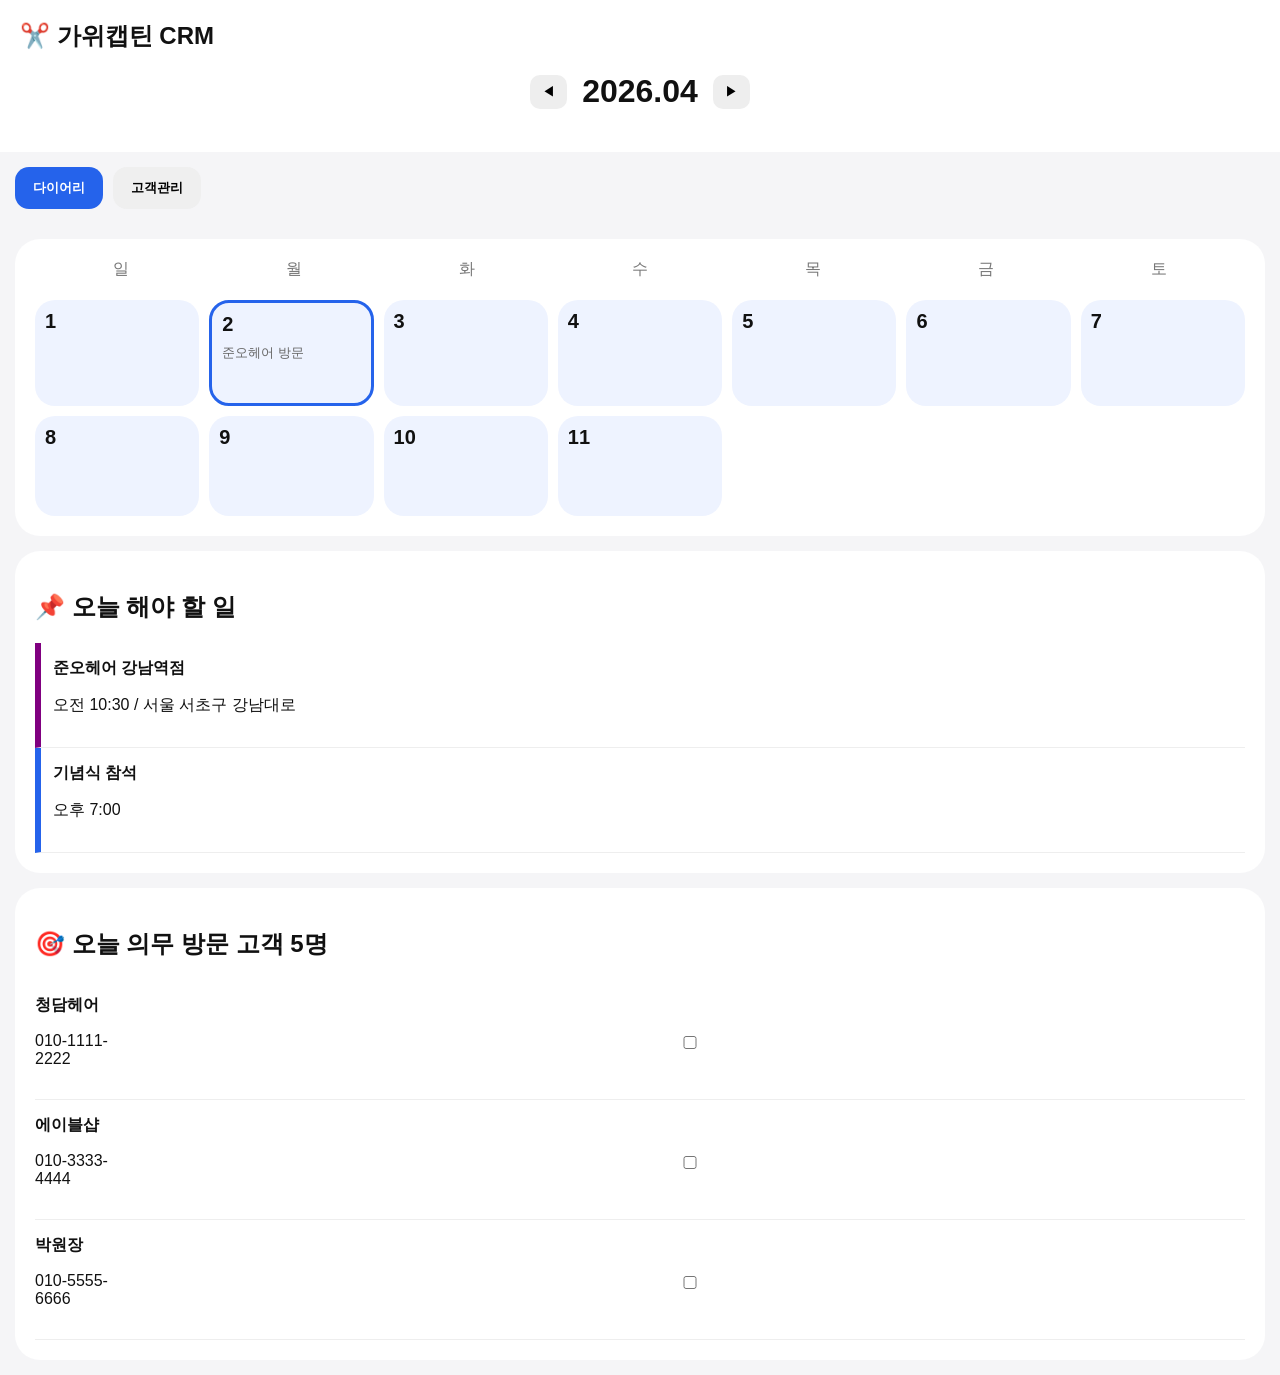
==== index.html @ 7beae469 "Add files via upload" ====
<!DOCTYPE html>
<html lang="ko">
<head>
<meta charset="UTF-8">
<meta name="viewport" content="width=device-width, initial-scale=1.0">
<title>가위캡틴 영업 다이어리</title>
<link rel="stylesheet" href="style.css">
</head>
<body>

<header class="top-header">
  <div class="logo">✂️ 가위캡틴 CRM</div>
  <div class="month-nav">
    <button>◀</button>
    <h1>2026.04</h1>
    <button>▶</button>
  </div>
</header>

<nav class="tabs">
  <button class="active">다이어리</button>
  <button onclick="location.href='customer.html'">고객관리</button>
</nav>

<section class="calendar-section">
  <div class="weekdays">
    <div>일</div><div>월</div><div>화</div><div>수</div><div>목</div><div>금</div><div>토</div>
  </div>

  <div class="calendar-grid">
    <div class="day"><span>1</span></div>
    <div class="day selected">
      <span>2</span>
      <small>준오헤어 방문</small>
    </div>
    <div class="day"><span>3</span></div>
    <div class="day"><span>4</span></div>
    <div class="day"><span>5</span></div>
    <div class="day"><span>6</span></div>
    <div class="day"><span>7</span></div>
    <div class="day"><span>8</span></div>
    <div class="day"><span>9</span></div>
    <div class="day"><span>10</span></div>
    <div class="day"><span>11</span></div>
  </div>
</section>

<section class="card">
  <h2>📌 오늘 해야 할 일</h2>

  <div class="todo-item purple">
    <div>
      <strong>준오헤어 강남역점</strong>
      <p>오전 10:30 / 서울 서초구 강남대로</p>
    </div>
  </div>

  <div class="todo-item blue">
    <div>
      <strong>기념식 참석</strong>
      <p>오후 7:00</p>
    </div>
  </div>
</section>

<section class="card">
  <h2>🎯 오늘 의무 방문 고객 5명</h2>

  <div class="customer-item">
    <div>
      <strong>청담헤어</strong>
      <p>010-1111-2222</p>
    </div>
    <input type="checkbox">
  </div>

  <div class="customer-item">
    <div>
      <strong>에이블샵</strong>
      <p>010-3333-4444</p>
    </div>
    <input type="checkbox">
  </div>

  <div class="customer-item">
    <div>
      <strong>박원장</strong>
      <p>010-5555-6666</p>
    </div>
    <input type="checkbox">
  </div>

</section>

</body>
</html>
---- style.css ----
body{
  margin:0;
  font-family:-apple-system,BlinkMacSystemFont,sans-serif;
  background:#f5f5f7;
  color:#111;
}

.top-header{
  padding:20px;
  background:white;
  position:sticky;
  top:0;
  z-index:10;
}

.logo{
  font-size:24px;
  font-weight:700;
}

.month-nav{
  display:flex;
  justify-content:center;
  align-items:center;
  gap:15px;
}

.month-nav button{
  border:none;
  background:#eee;
  border-radius:10px;
  padding:8px 12px;
}

.tabs{
  display:flex;
  gap:10px;
  padding:15px;
}

.tabs button{
  border:none;
  border-radius:14px;
  padding:12px 18px;
  font-weight:700;
}

.tabs .active{
  background:#2563eb;
  color:white;
}

.calendar-section{
  background:white;
  margin:15px;
  border-radius:25px;
  padding:20px;
}

.weekdays{
  display:grid;
  grid-template-columns:repeat(7,1fr);
  text-align:center;
  color:#777;
}

.calendar-grid{
  display:grid;
  grid-template-columns:repeat(7,1fr);
  gap:10px;
  margin-top:20px;
}

.day{
  background:#eef3ff;
  min-height:80px;
  border-radius:20px;
  padding:10px;
}

.day.selected{
  border:3px solid #2563eb;
}

.day span{
  font-size:20px;
  font-weight:700;
}

.day small{
  display:block;
  margin-top:8px;
  color:#666;
}

.card{
  background:white;
  margin:15px;
  padding:20px;
  border-radius:25px;
}

.todo-item,
.customer-item{
  display:flex;
  justify-content:space-between;
  align-items:center;
  padding:15px 0;
  border-bottom:1px solid #eee;
}

.todo-item.purple{
  border-left:6px solid purple;
  padding-left:12px;
}

.todo-item.blue{
  border-left:6px solid #2563eb;
  padding-left:12px;
}

input,
textarea{
  width:100%;
  padding:15px;
  margin-top:10px;
  border-radius:15px;
  border:1px solid #ddd;
  box-sizing:border-box;
}

textarea{
  min-height:120px;
}

.save-btn{
  width:100%;
  margin-top:15px;
  padding:15px;
  border:none;
  border-radius:16px;
  background:#2563eb;
  color:white;
  font-size:16px;
  font-weight:700;
}
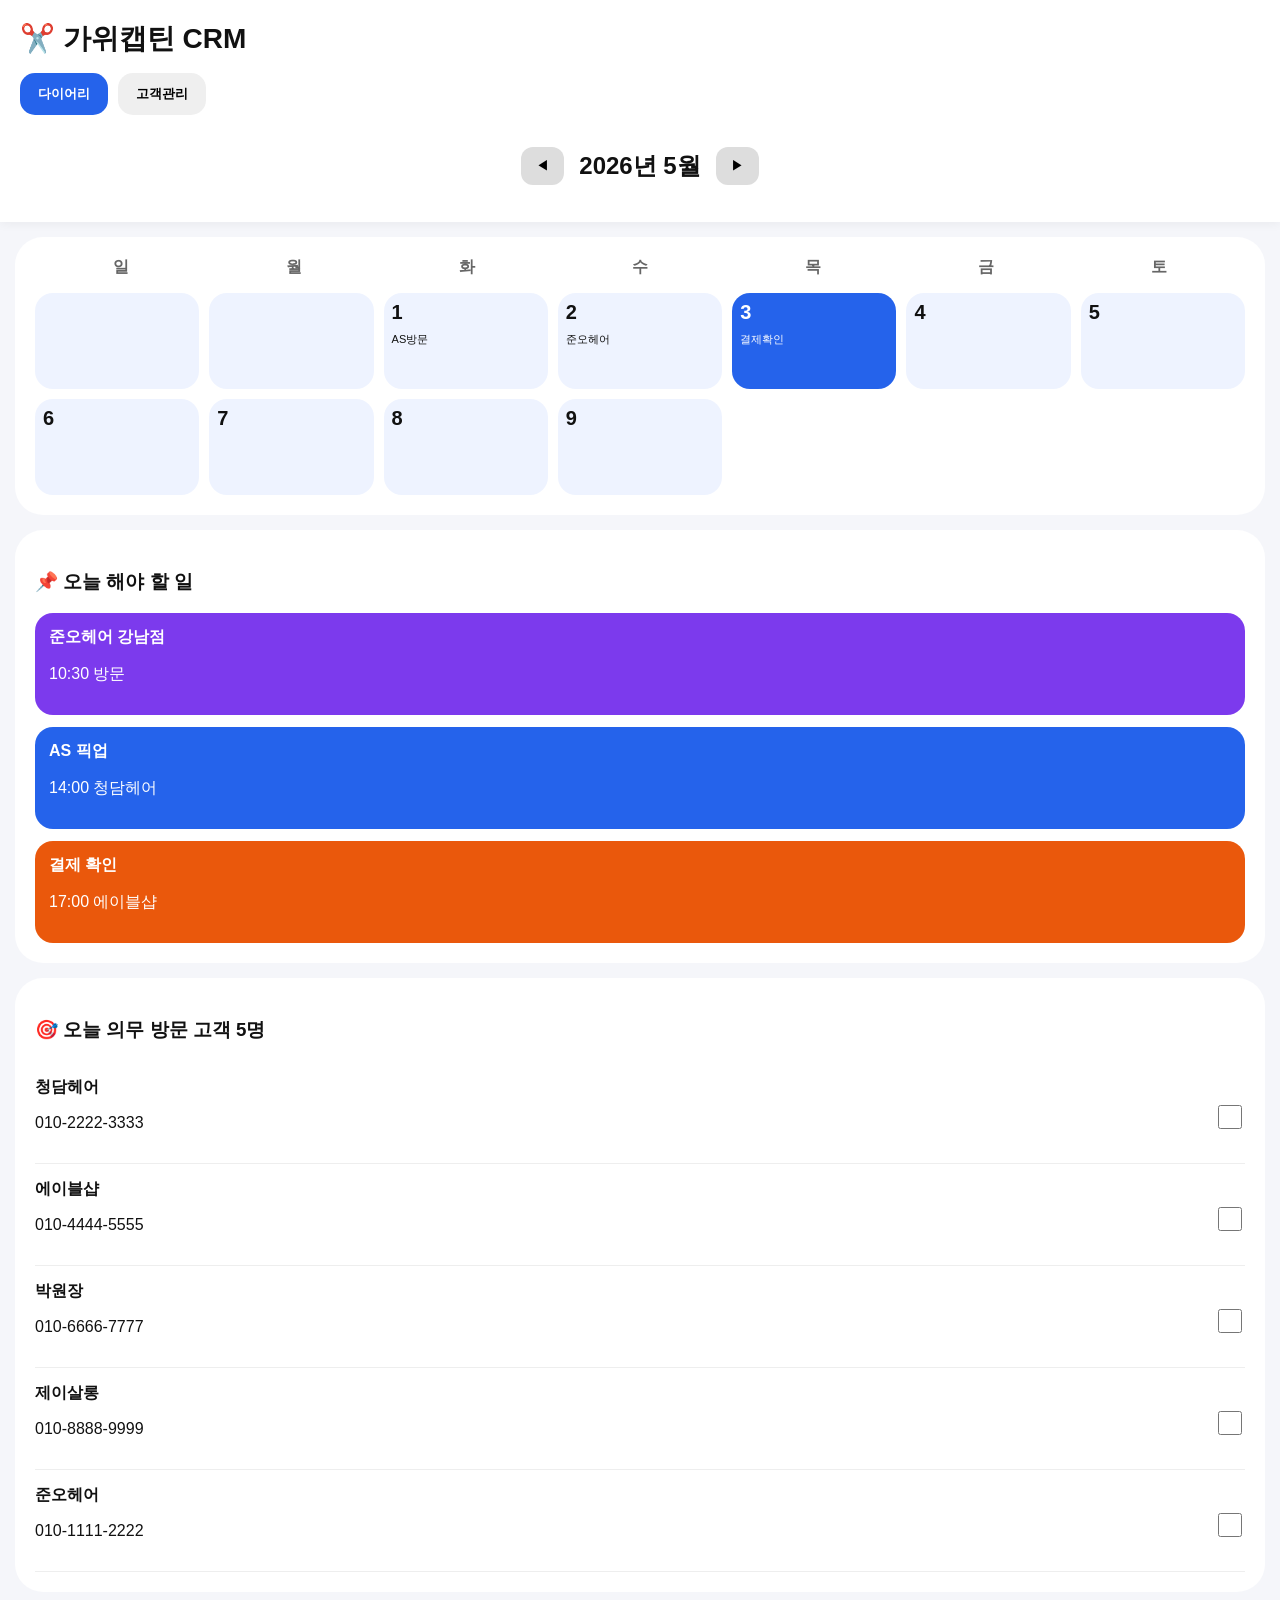
==== commit 7ca5925f: "Add files via upload" ====
--- a/index.html
+++ b/index.html
@@ -3,94 +3,59 @@
 <head>
 <meta charset="UTF-8">
 <meta name="viewport" content="width=device-width, initial-scale=1.0">
-<title>가위캡틴 영업 다이어리</title>
+<title>가위캡틴 CRM</title>
 <link rel="stylesheet" href="style.css">
 </head>
 <body>
-
-<header class="top-header">
-  <div class="logo">✂️ 가위캡틴 CRM</div>
-  <div class="month-nav">
-    <button>◀</button>
-    <h1>2026.04</h1>
-    <button>▶</button>
-  </div>
+<header class="header">
+<div class="title">✂️ 가위캡틴 CRM</div>
+<div class="top-buttons">
+<button class="active">다이어리</button>
+<button onclick="location.href='customers.html'">고객관리</button>
+</div>
+<div class="month-bar">
+<button>◀</button>
+<h2>2026년 5월</h2>
+<button>▶</button>
+</div>
 </header>
 
-<nav class="tabs">
-  <button class="active">다이어리</button>
-  <button onclick="location.href='customer.html'">고객관리</button>
-</nav>
+<section class="calendar">
+<div class="week">
+<div>일</div><div>월</div><div>화</div><div>수</div><div>목</div><div>금</div><div>토</div>
+</div>
 
-<section class="calendar-section">
-  <div class="weekdays">
-    <div>일</div><div>월</div><div>화</div><div>수</div><div>목</div><div>금</div><div>토</div>
-  </div>
-
-  <div class="calendar-grid">
-    <div class="day"><span>1</span></div>
-    <div class="day selected">
-      <span>2</span>
-      <small>준오헤어 방문</small>
-    </div>
-    <div class="day"><span>3</span></div>
-    <div class="day"><span>4</span></div>
-    <div class="day"><span>5</span></div>
-    <div class="day"><span>6</span></div>
-    <div class="day"><span>7</span></div>
-    <div class="day"><span>8</span></div>
-    <div class="day"><span>9</span></div>
-    <div class="day"><span>10</span></div>
-    <div class="day"><span>11</span></div>
-  </div>
+<div class="days">
+<div class="day"></div>
+<div class="day"></div>
+<div class="day"><span>1</span><small>AS방문</small></div>
+<div class="day"><span>2</span><small>준오헤어</small></div>
+<div class="day today"><span>3</span><small>결제확인</small></div>
+<div class="day"><span>4</span></div>
+<div class="day"><span>5</span></div>
+<div class="day"><span>6</span></div>
+<div class="day"><span>7</span></div>
+<div class="day"><span>8</span></div>
+<div class="day"><span>9</span></div>
+</div>
 </section>
 
 <section class="card">
-  <h2>📌 오늘 해야 할 일</h2>
-
-  <div class="todo-item purple">
-    <div>
-      <strong>준오헤어 강남역점</strong>
-      <p>오전 10:30 / 서울 서초구 강남대로</p>
-    </div>
-  </div>
-
-  <div class="todo-item blue">
-    <div>
-      <strong>기념식 참석</strong>
-      <p>오후 7:00</p>
-    </div>
-  </div>
+<h3>📌 오늘 해야 할 일</h3>
+<div class="todo purple"><strong>준오헤어 강남점</strong><p>10:30 방문</p></div>
+<div class="todo blue"><strong>AS 픽업</strong><p>14:00 청담헤어</p></div>
+<div class="todo orange"><strong>결제 확인</strong><p>17:00 에이블샵</p></div>
 </section>
 
 <section class="card">
-  <h2>🎯 오늘 의무 방문 고객 5명</h2>
+<h3>🎯 오늘 의무 방문 고객 5명</h3>
 
-  <div class="customer-item">
-    <div>
-      <strong>청담헤어</strong>
-      <p>010-1111-2222</p>
-    </div>
-    <input type="checkbox">
-  </div>
-
-  <div class="customer-item">
-    <div>
-      <strong>에이블샵</strong>
-      <p>010-3333-4444</p>
-    </div>
-    <input type="checkbox">
-  </div>
-
-  <div class="customer-item">
-    <div>
-      <strong>박원장</strong>
-      <p>010-5555-6666</p>
-    </div>
-    <input type="checkbox">
-  </div>
+<div class="customer"><div><strong>청담헤어</strong><p>010-2222-3333</p></div><input type="checkbox"></div>
+<div class="customer"><div><strong>에이블샵</strong><p>010-4444-5555</p></div><input type="checkbox"></div>
+<div class="customer"><div><strong>박원장</strong><p>010-6666-7777</p></div><input type="checkbox"></div>
+<div class="customer"><div><strong>제이살롱</strong><p>010-8888-9999</p></div><input type="checkbox"></div>
+<div class="customer"><div><strong>준오헤어</strong><p>010-1111-2222</p></div><input type="checkbox"></div>
 
 </section>
-
 </body>
-</html>
+</html>
--- a/style.css
+++ b/style.css
@@ -1,147 +1,129 @@
 
 body{
-  margin:0;
-  font-family:-apple-system,BlinkMacSystemFont,sans-serif;
-  background:#f5f5f7;
-  color:#111;
+margin:0;
+font-family:-apple-system,BlinkMacSystemFont,sans-serif;
+background:#f5f6fa;
+color:#111;
 }
-
-.top-header{
-  padding:20px;
-  background:white;
-  position:sticky;
-  top:0;
-  z-index:10;
+.header{
+background:#fff;
+padding:20px;
+box-shadow:0 2px 10px rgba(0,0,0,0.05);
 }
-
-.logo{
-  font-size:24px;
-  font-weight:700;
+.title{
+font-size:28px;
+font-weight:800;
+margin-bottom:15px;
 }
-
-.month-nav{
-  display:flex;
-  justify-content:center;
-  align-items:center;
-  gap:15px;
+.top-buttons{
+display:flex;
+gap:10px;
+margin-bottom:15px;
 }
-
-.month-nav button{
-  border:none;
-  background:#eee;
-  border-radius:10px;
-  padding:8px 12px;
+.top-buttons button{
+border:none;
+padding:12px 18px;
+border-radius:15px;
+font-weight:700;
 }
-
-.tabs{
-  display:flex;
-  gap:10px;
-  padding:15px;
+.top-buttons .active{
+background:#2563eb;
+color:white;
 }
-
-.tabs button{
-  border:none;
-  border-radius:14px;
-  padding:12px 18px;
-  font-weight:700;
+.month-bar{
+display:flex;
+justify-content:center;
+align-items:center;
+gap:15px;
 }
-
-.tabs .active{
-  background:#2563eb;
-  color:white;
+.month-bar button{
+border:none;
+background:#ddd;
+padding:10px 15px;
+border-radius:12px;
 }
-
-.calendar-section{
-  background:white;
-  margin:15px;
-  border-radius:25px;
-  padding:20px;
+.calendar{
+background:white;
+margin:15px;
+padding:20px;
+border-radius:28px;
 }
-
-.weekdays{
-  display:grid;
-  grid-template-columns:repeat(7,1fr);
-  text-align:center;
-  color:#777;
+.week{
+display:grid;
+grid-template-columns:repeat(7,1fr);
+text-align:center;
+font-weight:700;
+color:#666;
+margin-bottom:15px;
 }
-
-.calendar-grid{
-  display:grid;
-  grid-template-columns:repeat(7,1fr);
-  gap:10px;
-  margin-top:20px;
+.days{
+display:grid;
+grid-template-columns:repeat(7,1fr);
+gap:10px;
 }
-
 .day{
-  background:#eef3ff;
-  min-height:80px;
-  border-radius:20px;
-  padding:10px;
+background:#eef3ff;
+min-height:80px;
+border-radius:18px;
+padding:8px;
 }
-
-.day.selected{
-  border:3px solid #2563eb;
+.day span{
+font-size:20px;
+font-weight:800;
 }
-
-.day span{
-  font-size:20px;
-  font-weight:700;
+.day small{
+display:block;
+margin-top:8px;
+font-size:11px;
 }
-
-.day small{
-  display:block;
-  margin-top:8px;
-  color:#666;
+.today{
+background:#2563eb;
+color:white;
 }
-
 .card{
-  background:white;
-  margin:15px;
-  padding:20px;
-  border-radius:25px;
+background:white;
+margin:15px;
+padding:20px;
+border-radius:28px;
 }
-
-.todo-item,
-.customer-item{
-  display:flex;
-  justify-content:space-between;
-  align-items:center;
-  padding:15px 0;
-  border-bottom:1px solid #eee;
+.todo{
+padding:14px;
+border-radius:18px;
+margin-top:12px;
+color:white;
 }
-
-.todo-item.purple{
-  border-left:6px solid purple;
-  padding-left:12px;
+.purple{background:#7c3aed;}
+.blue{background:#2563eb;}
+.orange{background:#ea580c;}
+.customer{
+display:flex;
+justify-content:space-between;
+align-items:center;
+padding:15px 0;
+border-bottom:1px solid #eee;
 }
-
-.todo-item.blue{
-  border-left:6px solid #2563eb;
-  padding-left:12px;
+.customer input{
+width:24px;
+height:24px;
 }
-
-input,
+input, textarea{
+width:100%;
+box-sizing:border-box;
+padding:15px;
+border-radius:15px;
+border:1px solid #ddd;
+margin-top:12px;
+}
 textarea{
-  width:100%;
-  padding:15px;
-  margin-top:10px;
-  border-radius:15px;
-  border:1px solid #ddd;
-  box-sizing:border-box;
+height:120px;
 }
-
-textarea{
-  min-height:120px;
+.save-btn{
+width:100%;
+margin-top:15px;
+border:none;
+background:#2563eb;
+color:white;
+padding:16px;
+border-radius:18px;
+font-weight:700;
 }
-
-.save-btn{
-  width:100%;
-  margin-top:15px;
-  padding:15px;
-  border:none;
-  border-radius:16px;
-  background:#2563eb;
-  color:white;
-  font-size:16px;
-  font-weight:700;
-}
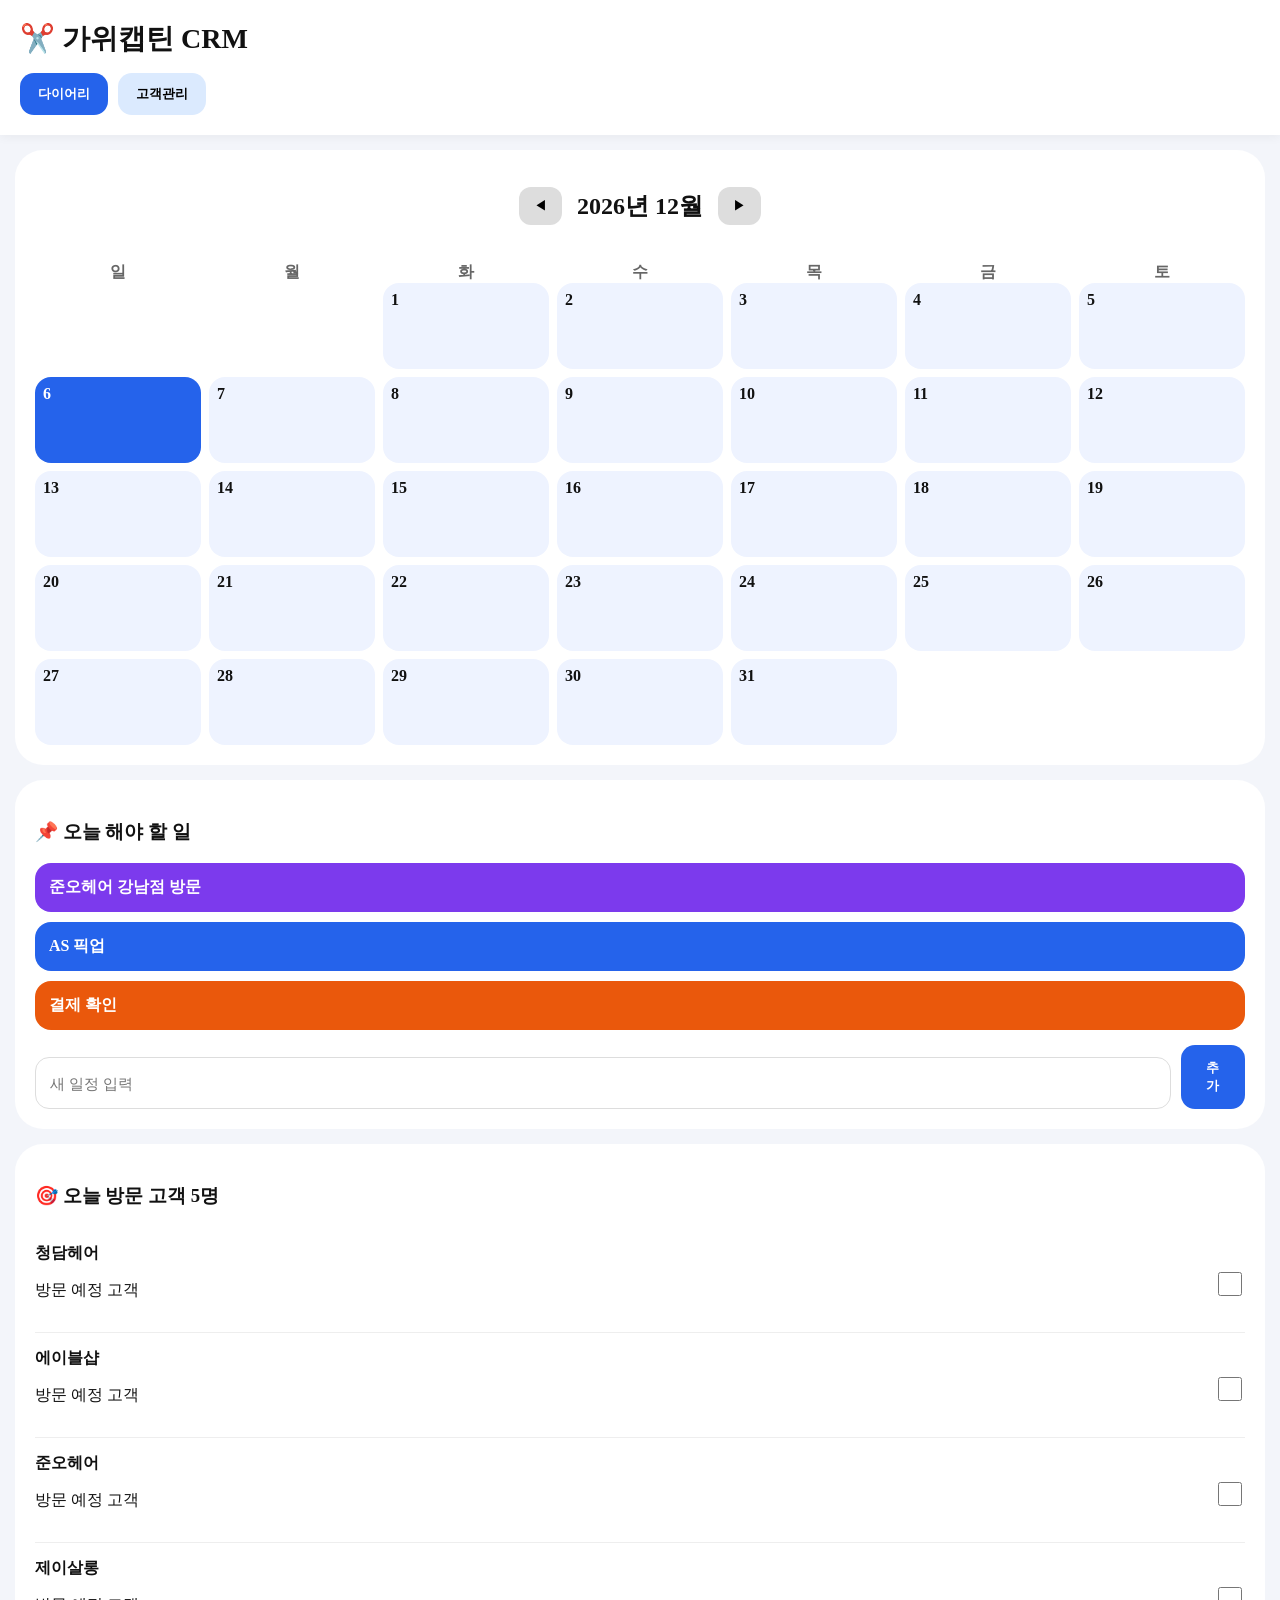
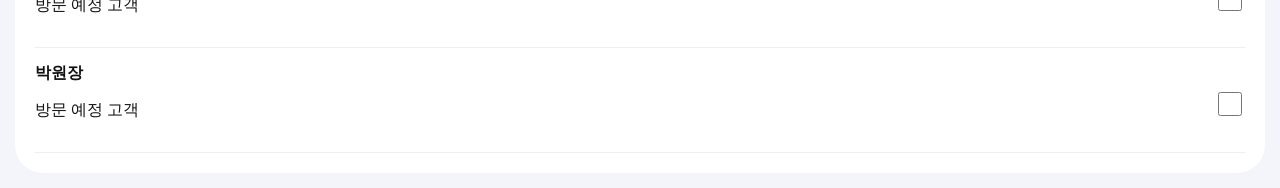
==== commit 6532a572: "Add files via upload" ====
--- a/index.html
+++ b/index.html
@@ -1,61 +1,6 @@
-<!DOCTYPE html>
-<html lang="ko">
-<head>
-<meta charset="UTF-8">
-<meta name="viewport" content="width=device-width, initial-scale=1.0">
-<title>가위캡틴 CRM</title>
-<link rel="stylesheet" href="style.css">
-</head>
-<body>
-<header class="header">
-<div class="title">✂️ 가위캡틴 CRM</div>
-<div class="top-buttons">
-<button class="active">다이어리</button>
-<button onclick="location.href='customers.html'">고객관리</button>
-</div>
-<div class="month-bar">
-<button>◀</button>
-<h2>2026년 5월</h2>
-<button>▶</button>
-</div>
-</header>
-
-<section class="calendar">
-<div class="week">
-<div>일</div><div>월</div><div>화</div><div>수</div><div>목</div><div>금</div><div>토</div>
-</div>
-
-<div class="days">
-<div class="day"></div>
-<div class="day"></div>
-<div class="day"><span>1</span><small>AS방문</small></div>
-<div class="day"><span>2</span><small>준오헤어</small></div>
-<div class="day today"><span>3</span><small>결제확인</small></div>
-<div class="day"><span>4</span></div>
-<div class="day"><span>5</span></div>
-<div class="day"><span>6</span></div>
-<div class="day"><span>7</span></div>
-<div class="day"><span>8</span></div>
-<div class="day"><span>9</span></div>
-</div>
-</section>
-
-<section class="card">
-<h3>📌 오늘 해야 할 일</h3>
-<div class="todo purple"><strong>준오헤어 강남점</strong><p>10:30 방문</p></div>
-<div class="todo blue"><strong>AS 픽업</strong><p>14:00 청담헤어</p></div>
-<div class="todo orange"><strong>결제 확인</strong><p>17:00 에이블샵</p></div>
-</section>
-
-<section class="card">
-<h3>🎯 오늘 의무 방문 고객 5명</h3>
-
-<div class="customer"><div><strong>청담헤어</strong><p>010-2222-3333</p></div><input type="checkbox"></div>
-<div class="customer"><div><strong>에이블샵</strong><p>010-4444-5555</p></div><input type="checkbox"></div>
-<div class="customer"><div><strong>박원장</strong><p>010-6666-7777</p></div><input type="checkbox"></div>
-<div class="customer"><div><strong>제이살롱</strong><p>010-8888-9999</p></div><input type="checkbox"></div>
-<div class="customer"><div><strong>준오헤어</strong><p>010-1111-2222</p></div><input type="checkbox"></div>
-
-</section>
-</body>
-</html>+<!DOCTYPE html><html lang="ko"><head><meta charset="UTF-8"><meta name="viewport" content="width=device-width, initial-scale=1.0"><title>가위캡틴 CRM</title><link rel="stylesheet" href="style.css"></head><body>
+<header class="header"><h1>✂️ 가위캡틴 CRM</h1><div class="tabs"><button class="active">다이어리</button><button onclick="location.href='customers.html'">고객관리</button></div></header>
+<section class="calendar-box"><div class="calendar-top"><button>◀</button><h2 id="monthTitle"></h2><button>▶</button></div><div class="weekdays"><div>일</div><div>월</div><div>화</div><div>수</div><div>목</div><div>금</div><div>토</div></div><div id="calendarDays" class="days"></div></section>
+<section class="card"><h3>📌 오늘 해야 할 일</h3><div class="todo purple">준오헤어 강남점 방문</div><div class="todo blue">AS 픽업</div><div class="todo orange">결제 확인</div><div class="add-area"><input id="todoInput" placeholder="새 일정 입력"><button onclick="addTodo()">추가</button></div><div id="todoList"></div></section>
+<section class="card"><h3>🎯 오늘 방문 고객 5명</h3><div id="visitList"></div></section>
+<script src="script.js"></script></body></html>
--- a/style.css
+++ b/style.css
@@ -1,129 +1 @@
-
-body{
-margin:0;
-font-family:-apple-system,BlinkMacSystemFont,sans-serif;
-background:#f5f6fa;
-color:#111;
-}
-.header{
-background:#fff;
-padding:20px;
-box-shadow:0 2px 10px rgba(0,0,0,0.05);
-}
-.title{
-font-size:28px;
-font-weight:800;
-margin-bottom:15px;
-}
-.top-buttons{
-display:flex;
-gap:10px;
-margin-bottom:15px;
-}
-.top-buttons button{
-border:none;
-padding:12px 18px;
-border-radius:15px;
-font-weight:700;
-}
-.top-buttons .active{
-background:#2563eb;
-color:white;
-}
-.month-bar{
-display:flex;
-justify-content:center;
-align-items:center;
-gap:15px;
-}
-.month-bar button{
-border:none;
-background:#ddd;
-padding:10px 15px;
-border-radius:12px;
-}
-.calendar{
-background:white;
-margin:15px;
-padding:20px;
-border-radius:28px;
-}
-.week{
-display:grid;
-grid-template-columns:repeat(7,1fr);
-text-align:center;
-font-weight:700;
-color:#666;
-margin-bottom:15px;
-}
-.days{
-display:grid;
-grid-template-columns:repeat(7,1fr);
-gap:10px;
-}
-.day{
-background:#eef3ff;
-min-height:80px;
-border-radius:18px;
-padding:8px;
-}
-.day span{
-font-size:20px;
-font-weight:800;
-}
-.day small{
-display:block;
-margin-top:8px;
-font-size:11px;
-}
-.today{
-background:#2563eb;
-color:white;
-}
-.card{
-background:white;
-margin:15px;
-padding:20px;
-border-radius:28px;
-}
-.todo{
-padding:14px;
-border-radius:18px;
-margin-top:12px;
-color:white;
-}
-.purple{background:#7c3aed;}
-.blue{background:#2563eb;}
-.orange{background:#ea580c;}
-.customer{
-display:flex;
-justify-content:space-between;
-align-items:center;
-padding:15px 0;
-border-bottom:1px solid #eee;
-}
-.customer input{
-width:24px;
-height:24px;
-}
-input, textarea{
-width:100%;
-box-sizing:border-box;
-padding:15px;
-border-radius:15px;
-border:1px solid #ddd;
-margin-top:12px;
-}
-textarea{
-height:120px;
-}
-.save-btn{
-width:100%;
-margin-top:15px;
-border:none;
-background:#2563eb;
-color:white;
-padding:16px;
-border-radius:18px;
-font-weight:700;
-}
+body{margin:0;font-family:-apple-system;background:#f3f5fa;color:#111}.header{background:#fff;padding:20px;box-shadow:0 2px 10px rgba(0,0,0,.05)}h1{margin:0 0 15px;font-size:28px}.tabs{display:flex;gap:10px}.tabs button{border:none;padding:12px 18px;border-radius:14px;font-weight:700;background:#dbeafe}.tabs .active{background:#2563eb;color:#fff}.calendar-box,.card{background:#fff;margin:15px;padding:20px;border-radius:28px}.calendar-top{display:flex;justify-content:center;align-items:center;gap:15px;margin-bottom:20px}.calendar-top button{border:none;padding:10px 15px;border-radius:12px;background:#ddd}.weekdays,.days{display:grid;grid-template-columns:repeat(7,1fr);gap:8px}.weekdays div{text-align:center;font-weight:700;color:#666}.day{background:#eef3ff;min-height:70px;padding:8px;border-radius:16px;font-weight:700}.today{background:#2563eb;color:#fff}.todo{padding:14px;border-radius:16px;margin-top:10px;color:#fff;font-weight:700}.purple{background:#7c3aed}.blue{background:#2563eb}.orange{background:#ea580c}.add-area{display:flex;gap:10px;margin-top:15px}input,textarea{width:100%;padding:14px;border-radius:14px;border:1px solid #ddd;box-sizing:border-box;font-size:15px;margin-top:12px}textarea{height:100px}.add-area button,.save-btn{border:none;background:#2563eb;color:#fff;padding:14px 20px;border-radius:14px;font-weight:700}.customer{display:flex;justify-content:space-between;align-items:center;padding:15px 0;border-bottom:1px solid #eee}.customer input{width:24px;height:24px}
